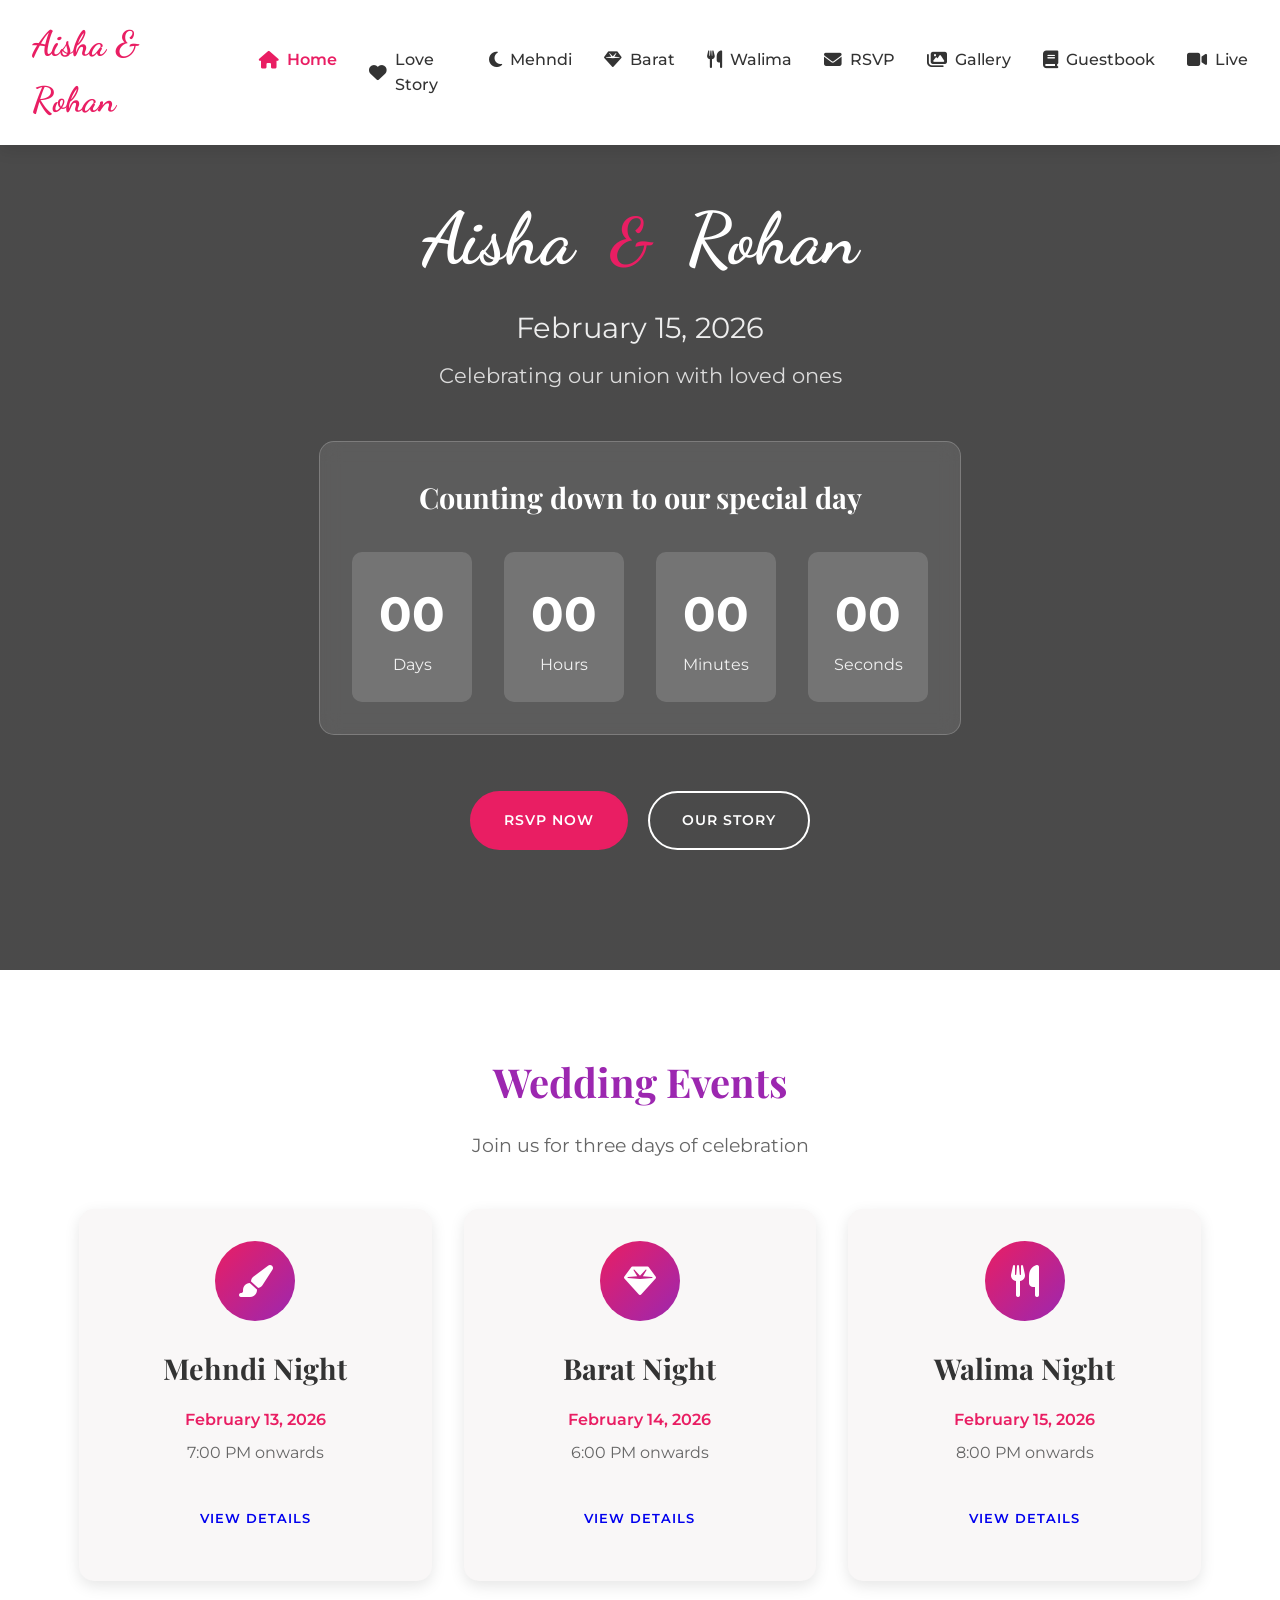
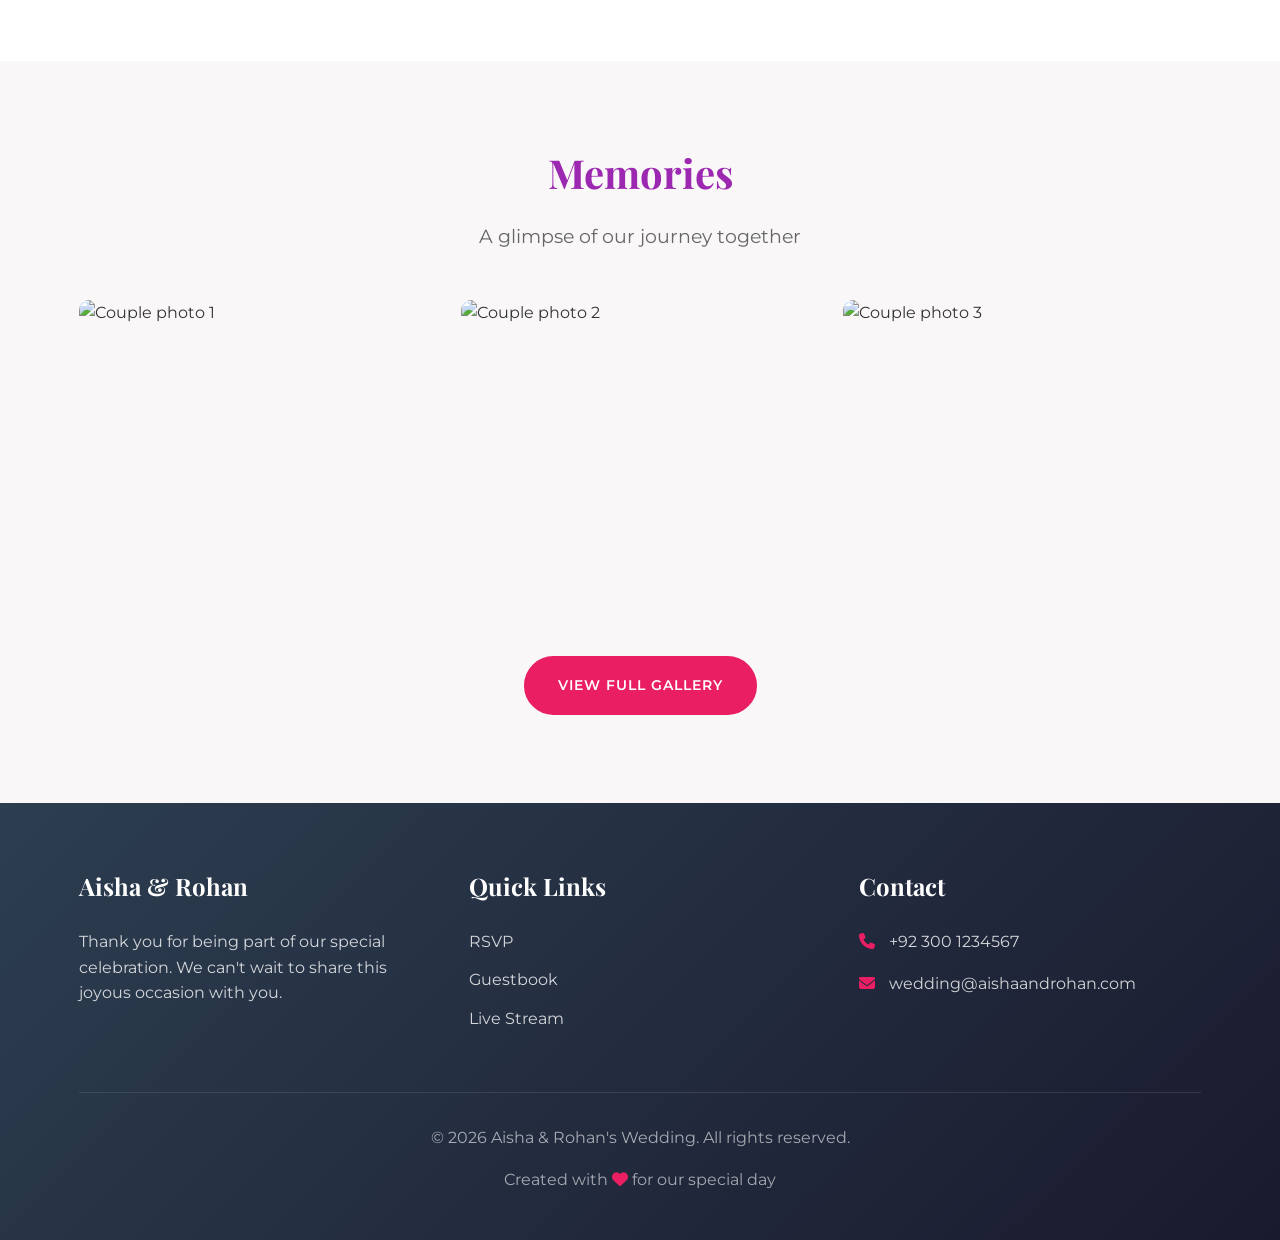
==== index.html @ 5f3a9495 "demo-site" ====
<!DOCTYPE html>
<html lang="en">

<head>
    <meta charset="UTF-8">
    <meta name="viewport" content="width=device-width, initial-scale=1.0">
    <title>Aisha & Rohan's Wedding</title>
    <link rel="stylesheet" href="style.css">
    <link rel="stylesheet" href="https://cdnjs.cloudflare.com/ajax/libs/font-awesome/6.4.0/css/all.min.css">
    <link
        href="https://fonts.googleapis.com/css2?family=Playfair+Display:wght@400;700&family=Montserrat:wght@300;400;500;600&family=Dancing+Script:wght@700&display=swap"
        rel="stylesheet">
    <link rel="stylesheet" href="https://cdnjs.cloudflare.com/ajax/libs/font-awesome/6.4.0/css/all.min.css">
</head>

<body>
    <!-- Navigation -->
    <nav class="navbar">
        <div class="nav-container">
            <a href="index.html" class="logo">Aisha & Rohan</a>
            <div class="nav-toggle" id="navToggle">
                <i class="fas fa-bars"></i>
            </div>
            <ul class="nav-menu" id="navMenu">
                <li><a href="index.html"><i class="fas fa-home"></i> Home</a></li>
                <li><a href="pages/love-story.html"><i class="fas fa-heart"></i> Love Story</a></li>
                <li><a href="pages/mehndi.html"><i class="fas fa-moon"></i> Mehndi</a></li>
                <li><a href="pages/barat.html"><i class="fas fa-gem"></i> Barat</a></li>
                <li><a href="pages/walima.html"><i class="fas fa-utensils"></i> Walima</a></li>
                <li><a href="pages/rsvp.html"><i class="fas fa-envelope"></i> RSVP</a></li>
                <li><a href="pages/gallery.html"><i class="fas fa-images"></i> Gallery</a></li>
                <li><a href="pages/guestbook.html"><i class="fas fa-book"></i> Guestbook</a></li>
                <li><a href="pages/live.html"><i class="fas fa-video"></i> Live</a></li>
            </ul>
        </div>
    </nav>

    <!-- Hero Section -->
    <section class="hero">
        <div class="hero-overlay"></div>
        <div class="hero-content">
            <h1 class="couple-names">Aisha <span class="heart-icon">&</span> Rohan</h1>
            <p class="wedding-date">February 15, 2026</p>
            <p class="tagline">Celebrating our union with loved ones</p>

            <!-- Countdown Timer -->
            <div class="countdown-container">
                <h2 class="countdown-title">Counting down to our special day</h2>
                <div class="countdown">
                    <div class="countdown-item">
                        <span id="days">00</span>
                        <p>Days</p>
                    </div>
                    <div class="countdown-item">
                        <span id="hours">00</span>
                        <p>Hours</p>
                    </div>
                    <div class="countdown-item">
                        <span id="minutes">00</span>
                        <p>Minutes</p>
                    </div>
                    <div class="countdown-item">
                        <span id="seconds">00</span>
                        <p>Seconds</p>
                    </div>
                </div>
            </div>

            <div class="hero-buttons">
                <a href="pages/rsvp.html" class="btn-primary">RSVP Now</a>
                <a href="pages/love-story.html" class="btn-secondary">Our Story</a>
            </div>
        </div>
    </section>

    <!-- Wedding Events Preview -->
    <section class="events-preview">
        <div class="container">
            <h2 class="section-title">Wedding Events</h2>
            <p class="section-subtitle">Join us for three days of celebration</p>

            <div class="events-grid">
                <div class="event-card">
                    <div class="event-icon">
                        <i class="fas fa-paint-brush"></i>
                    </div>
                    <h3>Mehndi Night</h3>
                    <p class="event-date">February 13, 2026</p>
                    <p class="event-time">7:00 PM onwards</p>
                    <a href="pages/mehndi.html" class="btn-small">View Details</a>
                </div>

                <div class="event-card">
                    <div class="event-icon">
                        <i class="fas fa-gem"></i>
                    </div>
                    <h3>Barat Night</h3>
                    <p class="event-date">February 14, 2026</p>
                    <p class="event-time">6:00 PM onwards</p>
                    <a href="pages/barat.html" class="btn-small">View Details</a>
                </div>

                <div class="event-card">
                    <div class="event-icon">
                        <i class="fas fa-utensils"></i>
                    </div>
                    <h3>Walima Night</h3>
                    <p class="event-date">February 15, 2026</p>
                    <p class="event-time">8:00 PM onwards</p>
                    <a href="pages/walima.html" class="btn-small">View Details</a>
                </div>
            </div>
        </div>
    </section>

    <!-- Photo Gallery Preview -->
    <section class="gallery-preview">
        <div class="container">
            <h2 class="section-title">Memories</h2>
            <p class="section-subtitle">A glimpse of our journey together</p>

            <div class="gallery-grid">
                <div class="gallery-item">
                    <img src="https://images.unsplash.com/photo-1511285560929-80b456fea0bc?ixlib=rb-1.2.1&auto=format&fit=crop&w=500&q=80"
                        alt="Couple photo 1">
                </div>
                <div class="gallery-item">
                    <img src="https://images.unsplash.com/photo-1519741497674-611481863552?ixlib=rb-1.2.1&auto=format&fit=crop&w=500&q=80"
                        alt="Couple photo 2">
                </div>
                <div class="gallery-item">
                    <img src="https://images.unsplash.com/photo-1539635278303-d4002c07eae3?ixlib=rb-1.2.1&auto=format&fit=crop&w=500&q=80"
                        alt="Couple photo 3">
                </div>
            </div>

            <div class="text-center">
                <a href="pages/gallery.html" class="btn-primary">View Full Gallery</a>
            </div>
        </div>
    </section>

    <!-- Footer -->
    <footer class="footer">
        <div class="container">
            <div class="footer-content">
                <div class="footer-section">
                    <h3>Aisha & Rohan</h3>
                    <p>Thank you for being part of our special celebration. We can't wait to share this joyous occasion
                        with you.</p>
                </div>

                <div class="footer-section">
                    <h3>Quick Links</h3>
                    <ul>
                        <li><a href="pages/rsvp.html">RSVP</a></li>
                        <li><a href="pages/guestbook.html">Guestbook</a></li>
                        <li><a href="pages/live.html">Live Stream</a></li>
                    </ul>
                </div>

                <div class="footer-section">
                    <h3>Contact</h3>
                    <p><i class="fas fa-phone"></i> +92 300 1234567</p>
                    <p><i class="fas fa-envelope"></i> wedding@aishaandrohan.com</p>
                </div>
            </div>

            <div class="footer-bottom">
                <p>&copy; 2026 Aisha & Rohan's Wedding. All rights reserved.</p>
                <p>Created with <i class="fas fa-heart" style="color: #e91e63;"></i> for our special day</p>
            </div>
        </div>
    </footer>

    <script src="script.js"></script>
</body>

</html>
---- style.css ----
/* Reset and Base Styles */
* {
  margin: 0;
  padding: 0;
  box-sizing: border-box;
}

:root {
  --primary-color: #e91e63;
  --secondary-color: #9c27b0;
  --accent-color: #ff9800;
  --text-color: #333;
  --light-bg: #f9f7f7;
  --white: #ffffff;
  --shadow: 0 5px 15px rgba(0, 0, 0, 0.1);
  --transition: all 0.3s ease;
}

body {
  font-family: "Montserrat", sans-serif;
  color: var(--text-color);
  line-height: 1.6;
  background-color: var(--light-bg);
}

.container {
  width: 90%;
  max-width: 1200px;
  margin: 0 auto;
  padding: 0 15px;
}

.text-center {
  text-align: center;
}

/* Typography */
h1,
h2,
h3 {
  font-family: "Playfair Display", serif;
  font-weight: 700;
  margin-bottom: 1rem;
}

h1 {
  font-size: 3.5rem;
  color: var(--primary-color);
}

h2 {
  font-size: 2.5rem;
  color: var(--secondary-color);
}

h3 {
  font-size: 1.8rem;
  color: var(--text-color);
}

p {
  margin-bottom: 1rem;
}

/* Navigation */
.navbar {
  background-color: var(--white);
  box-shadow: var(--shadow);
  position: fixed;
  top: 0;
  width: 100%;
  z-index: 1000;
}

.nav-container {
  display: flex;
  justify-content: space-between;
  align-items: center;
  padding: 1rem 2rem;
}

.logo {
  font-family: "Dancing Script", cursive;
  font-size: 2.2rem;
  color: var(--primary-color);
  text-decoration: none;
  font-weight: 700;
}

.nav-menu {
  display: flex;
  list-style: none;
}

.nav-menu li {
  margin-left: 2rem;
}

.nav-menu a {
  text-decoration: none;
  color: var(--text-color);
  font-weight: 500;
  font-size: 1rem;
  transition: var(--transition);
  display: flex;
  align-items: center;
}

.nav-menu a i {
  margin-right: 8px;
  font-size: 1.1rem;
}

.nav-menu a:hover {
  color: var(--primary-color);
}

.nav-toggle {
  display: none;
  font-size: 1.5rem;
  cursor: pointer;
  color: var(--primary-color);
}

/* Hero Section */
.hero {
  height: 100vh;
  background:
    linear-gradient(rgba(0, 0, 0, 0.7), rgba(0, 0, 0, 0.7)),
    url("https://images.unsplash.com/photo-1511988617509-a57c8a288659?ixlib=rb-1.2.1&auto=format&fit=crop&w=1950&q=80");
  background-size: cover;
  background-position: center;
  display: flex;
  align-items: center;
  justify-content: center;
  text-align: center;
  color: var(--white);
  margin-top: 70px;
  position: relative;
}

.hero-content {
  position: relative;
  z-index: 2;
  max-width: 800px;
  padding: 2rem;
}

.couple-names {
  font-size: 4.5rem;
  font-family: "Dancing Script", cursive;
  margin-bottom: 0.5rem;
  color: var(--white);
}

.heart-icon {
  color: var(--primary-color);
  margin: 0 1rem;
  font-size: 4rem;
}

.wedding-date {
  font-size: 1.8rem;
  margin-bottom: 0.5rem;
  opacity: 0.9;
}

.tagline {
  font-size: 1.3rem;
  margin-bottom: 3rem;
  opacity: 0.8;
}

/* Countdown Timer */
.countdown-container {
  margin: 3rem 0;
  padding: 2rem;
  background: rgba(255, 255, 255, 0.1);
  backdrop-filter: blur(10px);
  border-radius: 15px;
  border: 1px solid rgba(255, 255, 255, 0.2);
}

.countdown-title {
  font-size: 1.8rem;
  color: var(--white);
  margin-bottom: 2rem;
}

.countdown {
  display: flex;
  justify-content: center;
  gap: 2rem;
  flex-wrap: wrap;
}

.countdown-item {
  background: rgba(255, 255, 255, 0.15);
  padding: 1.5rem;
  border-radius: 10px;
  min-width: 120px;
  text-align: center;
  transition: var(--transition);
}

.countdown-item:hover {
  transform: translateY(-5px);
  background: rgba(255, 255, 255, 0.25);
}

.countdown-item span {
  font-size: 3rem;
  font-weight: 700;
  display: block;
  color: var(--white);
}

.countdown-item p {
  font-size: 1rem;
  margin: 0;
  color: rgba(255, 255, 255, 0.9);
}

/* Buttons */
.btn-primary,
.btn-secondary,
.btn-small {
  display: inline-block;
  padding: 1rem 2rem;
  border-radius: 50px;
  text-decoration: none;
  font-weight: 600;
  transition: var(--transition);
  margin: 0.5rem;
  text-transform: uppercase;
  letter-spacing: 1px;
  font-size: 0.9rem;
}

.btn-primary {
  background: var(--primary-color);
  color: var(--white);
  border: 2px solid var(--primary-color);
}

.btn-primary:hover {
  background: transparent;
  color: var(--primary-color);
  transform: translateY(-3px);
  box-shadow: 0 10px 20px rgba(233, 30, 99, 0.3);
}

.btn-secondary {
  background: transparent;
  color: var(--white);
  border: 2px solid var(--white);
}

.btn-secondary:hover {
  background: var(--white);
  color: var(--primary-color);
  transform: translateY(-3px);
}

.btn-small {
  padding: 0.7rem 1.5rem;
  font-size: 0.8rem;
}

.hero-buttons {
  margin-top: 2rem;
}

/* Events Preview */
.events-preview {
  padding: 5rem 0;
  background-color: var(--white);
}

.section-title {
  text-align: center;
  margin-bottom: 1rem;
}

.section-subtitle {
  text-align: center;
  color: #666;
  margin-bottom: 3rem;
  font-size: 1.2rem;
}

.events-grid {
  display: grid;
  grid-template-columns: repeat(auto-fit, minmax(300px, 1fr));
  gap: 2rem;
  margin-top: 3rem;
}

.event-card {
  background: var(--light-bg);
  padding: 2rem;
  border-radius: 15px;
  text-align: center;
  transition: var(--transition);
  box-shadow: var(--shadow);
}

.event-card:hover {
  transform: translateY(-10px);
  box-shadow: 0 15px 30px rgba(0, 0, 0, 0.15);
}

.event-icon {
  width: 80px;
  height: 80px;
  background: linear-gradient(
    135deg,
    var(--primary-color),
    var(--secondary-color)
  );
  border-radius: 50%;
  display: flex;
  align-items: center;
  justify-content: center;
  margin: 0 auto 1.5rem;
  font-size: 2rem;
  color: var(--white);
}

.event-date {
  color: var(--primary-color);
  font-weight: 600;
  margin: 0.5rem 0;
}

.event-time {
  color: #666;
  margin-bottom: 1.5rem;
}

/* Gallery Preview */
.gallery-preview {
  padding: 5rem 0;
  background-color: var(--light-bg);
}

.gallery-grid {
  display: grid;
  grid-template-columns: repeat(auto-fit, minmax(300px, 1fr));
  gap: 1.5rem;
  margin: 3rem 0;
}

.gallery-item {
  overflow: hidden;
  border-radius: 10px;
  height: 300px;
  transition: var(--transition);
}

.gallery-item:hover {
  transform: scale(1.03);
}

.gallery-item img {
  width: 100%;
  height: 100%;
  object-fit: cover;
  transition: var(--transition);
}

.gallery-item:hover img {
  transform: scale(1.1);
}

/* Footer */
.footer {
  background: linear-gradient(135deg, #2c3e50, #1a1a2e);
  color: var(--white);
  padding: 4rem 0 2rem;
}

.footer-content {
  display: grid;
  grid-template-columns: repeat(auto-fit, minmax(250px, 1fr));
  gap: 3rem;
  margin-bottom: 3rem;
}

.footer-section h3 {
  color: var(--white);
  margin-bottom: 1.5rem;
  font-size: 1.5rem;
}

.footer-section p {
  color: rgba(255, 255, 255, 0.8);
  margin-bottom: 1rem;
}

.footer-section ul {
  list-style: none;
}

.footer-section ul li {
  margin-bottom: 0.8rem;
}

.footer-section ul li a {
  color: rgba(255, 255, 255, 0.8);
  text-decoration: none;
  transition: var(--transition);
}

.footer-section ul li a:hover {
  color: var(--primary-color);
  padding-left: 5px;
}

.footer-section i {
  margin-right: 10px;
  color: var(--primary-color);
}

.footer-bottom {
  text-align: center;
  padding-top: 2rem;
  border-top: 1px solid rgba(255, 255, 255, 0.1);
  color: rgba(255, 255, 255, 0.6);
}

/* Page Styles */
.page-header {
  height: 50vh;
  background:
    linear-gradient(rgba(0, 0, 0, 0.7), rgba(0, 0, 0, 0.7)),
    url("https://images.unsplash.com/photo-1511988617509-a57c8a288659?ixlib=rb-1.2.1&auto=format&fit=crop&w=1950&q=80");
  background-size: cover;
  background-position: center;
  display: flex;
  align-items: center;
  justify-content: center;
  text-align: center;
  color: var(--white);
  margin-top: 70px;
}

.page-content {
  padding: 5rem 0;
  background-color: var(--white);
}

/* Love Story Page */
.timeline {
  position: relative;
  max-width: 800px;
  margin: 3rem auto;
}

.timeline::before {
  content: "";
  position: absolute;
  left: 50%;
  transform: translateX(-50%);
  width: 2px;
  height: 100%;
  background: var(--primary-color);
}

.timeline-item {
  margin-bottom: 3rem;
  position: relative;
  width: 45%;
}

.timeline-item:nth-child(odd) {
  margin-left: 0;
  margin-right: auto;
  padding-right: 3rem;
  text-align: right;
}

.timeline-item:nth-child(even) {
  margin-left: auto;
  margin-right: 0;
  padding-left: 3rem;
}

.timeline-item::before {
  content: "";
  position: absolute;
  width: 20px;
  height: 20px;
  border-radius: 50%;
  background: var(--primary-color);
  top: 0;
}

.timeline-item:nth-child(odd)::before {
  right: -10px;
}

.timeline-item:nth-child(even)::before {
  left: -10px;
}

/* Event Pages */
.event-details {
  max-width: 800px;
  margin: 0 auto;
}

.event-info {
  background: var(--light-bg);
  padding: 2rem;
  border-radius: 15px;
  margin-bottom: 3rem;
  box-shadow: var(--shadow);
}

.info-item {
  display: flex;
  align-items: center;
  margin-bottom: 1.5rem;
}

.info-item i {
  font-size: 1.5rem;
  color: var(--primary-color);
  margin-right: 1rem;
  width: 30px;
}

.map-container {
  height: 400px;
  border-radius: 15px;
  overflow: hidden;
  margin-top: 2rem;
  box-shadow: var(--shadow);
}

.map-placeholder {
  width: 100%;
  height: 100%;
  background: linear-gradient(135deg, #667eea 0%, #764ba2 100%);
  display: flex;
  align-items: center;
  justify-content: center;
  color: var(--white);
  font-size: 1.2rem;
}

/* RSVP Page */
.rsvp-form-container {
  max-width: 600px;
  margin: 0 auto;
  background: var(--light-bg);
  padding: 3rem;
  border-radius: 15px;
  box-shadow: var(--shadow);
}

.form-group {
  margin-bottom: 1.5rem;
}

.form-group label {
  display: block;
  margin-bottom: 0.5rem;
  font-weight: 600;
  color: var(--text-color);
}

.form-group input,
.form-group select,
.form-group textarea {
  width: 100%;
  padding: 0.8rem 1rem;
  border: 2px solid #ddd;
  border-radius: 8px;
  font-family: "Montserrat", sans-serif;
  font-size: 1rem;
  transition: var(--transition);
}

.form-group input:focus,
.form-group select:focus,
.form-group textarea:focus {
  border-color: var(--primary-color);
  outline: none;
  box-shadow: 0 0 0 3px rgba(233, 30, 99, 0.1);
}

.radio-group {
  display: flex;
  gap: 2rem;
  margin-top: 0.5rem;
}

.radio-option {
  display: flex;
  align-items: center;
}

.radio-option input {
  width: auto;
  margin-right: 0.5rem;
}

.events-selection {
  margin: 2rem 0;
}

.event-checkbox {
  display: flex;
  align-items: center;
  margin-bottom: 1rem;
  padding: 1rem;
  background: var(--white);
  border-radius: 8px;
  border: 2px solid #ddd;
  transition: var(--transition);
}

.event-checkbox:hover {
  border-color: var(--primary-color);
}

.event-checkbox input {
  width: auto;
  margin-right: 1rem;
}

/* Gallery Page */
.gallery-full {
  columns: 3 300px;
  column-gap: 1.5rem;
  margin: 3rem 0;
}

.gallery-full-item {
  break-inside: avoid;
  margin-bottom: 1.5rem;
  border-radius: 10px;
  overflow: hidden;
  box-shadow: var(--shadow);
  transition: var(--transition);
}

.gallery-full-item:hover {
  transform: translateY(-5px);
  box-shadow: 0 15px 30px rgba(0, 0, 0, 0.2);
}

.gallery-full-item img {
  width: 100%;
  height: auto;
  display: block;
  transition: var(--transition);
}

.gallery-full-item:hover img {
  transform: scale(1.05);
}

/* Guestbook Page */
.guestbook-container {
  max-width: 800px;
  margin: 0 auto;
}

.message-form {
  background: var(--light-bg);
  padding: 2rem;
  border-radius: 15px;
  margin-bottom: 3rem;
  box-shadow: var(--shadow);
}

.messages-container {
  margin-top: 3rem;
}

.message-card {
  background: var(--white);
  padding: 2rem;
  border-radius: 15px;
  margin-bottom: 1.5rem;
  box-shadow: var(--shadow);
}

.message-header {
  display: flex;
  justify-content: space-between;
  align-items: center;
  margin-bottom: 1rem;
  padding-bottom: 1rem;
  border-bottom: 1px solid #eee;
}

.message-author {
  font-weight: 600;
  color: var(--primary-color);
}

.message-date {
  color: #666;
  font-size: 0.9rem;
}

/* Live Page */
.live-container {
  text-align: center;
  max-width: 800px;
  margin: 0 auto;
}

.live-status {
  background: var(--light-bg);
  padding: 2rem;
  border-radius: 15px;
  margin-bottom: 3rem;
  box-shadow: var(--shadow);
}

.status-indicator {
  display: inline-flex;
  align-items: center;
  padding: 0.5rem 1.5rem;
  background: #4caf50;
  color: white;
  border-radius: 50px;
  margin-bottom: 1rem;
}

.status-indicator.offline {
  background: #f44336;
}

.status-dot {
  width: 10px;
  height: 10px;
  background: white;
  border-radius: 50%;
  margin-right: 10px;
  animation: pulse 2s infinite;
}

@keyframes pulse {
  0% {
    opacity: 1;
  }
  50% {
    opacity: 0.5;
  }
  100% {
    opacity: 1;
  }
}

.video-container {
  position: relative;
  padding-bottom: 56.25%; /* 16:9 */
  height: 0;
  overflow: hidden;
  border-radius: 15px;
  box-shadow: var(--shadow);
  margin: 2rem 0;
}

.video-placeholder {
  position: absolute;
  top: 0;
  left: 0;
  width: 100%;
  height: 100%;
  background: linear-gradient(135deg, #667eea 0%, #764ba2 100%);
  display: flex;
  align-items: center;
  justify-content: center;
  color: var(--white);
  font-size: 1.2rem;
}

/* Responsive Design */
@media (max-width: 992px) {
  .couple-names {
    font-size: 3.5rem;
  }

  .countdown-item {
    min-width: 100px;
  }

  .countdown-item span {
    font-size: 2.5rem;
  }
}

@media (max-width: 768px) {
  .nav-menu {
    position: fixed;
    top: 70px;
    left: -100%;
    flex-direction: column;
    background-color: var(--white);
    width: 100%;
    text-align: center;
    transition: 0.3s;
    box-shadow: 0 10px 27px rgba(0, 0, 0, 0.05);
    padding: 2rem 0;
  }

  .nav-menu.active {
    left: 0;
  }

  .nav-menu li {
    margin: 1.5rem 0;
  }

  .nav-toggle {
    display: block;
  }

  .couple-names {
    font-size: 2.8rem;
  }

  h1 {
    font-size: 2.8rem;
  }

  h2 {
    font-size: 2rem;
  }

  .countdown {
    gap: 1rem;
  }

  .countdown-item {
    min-width: 80px;
    padding: 1rem;
  }

  .countdown-item span {
    font-size: 2rem;
  }

  .timeline::before {
    left: 30px;
  }

  .timeline-item {
    width: calc(100% - 60px);
    margin-left: 60px;
    padding-left: 2rem;
    text-align: left;
  }

  .timeline-item:nth-child(odd) {
    margin-left: 60px;
    padding-right: 0;
    padding-left: 2rem;
    text-align: left;
  }

  .timeline-item:nth-child(odd)::before,
  .timeline-item:nth-child(even)::before {
    left: 20px;
  }
}

@media (max-width: 576px) {
  .couple-names {
    font-size: 2.2rem;
  }

  .heart-icon {
    font-size: 3rem;
  }

  .countdown {
    gap: 0.5rem;
  }

  .countdown-item {
    min-width: 70px;
    padding: 0.8rem;
  }

  .countdown-item span {
    font-size: 1.8rem;
  }

  .btn-primary,
  .btn-secondary {
    padding: 0.8rem 1.5rem;
    font-size: 0.8rem;
  }
  .info-item ul {
    list-style: none;
    padding-left: 1.5rem;
    margin-top: 0.5rem;
  }

  .info-item li {
    margin-bottom: 0.5rem;
    position: relative;
  }

  .info-item li:before {
    content: "•";
    color: var(--primary-color);
    position: absolute;
    left: -1rem;
  }

  .map-placeholder {
    width: 100%;
    height: 100%;
    background: linear-gradient(135deg, #667eea 0%, #764ba2 100%);
    display: flex;
    flex-direction: column;
    align-items: center;
    justify-content: center;
    color: var(--white);
    font-size: 1.2rem;
    padding: 2rem;
    text-align: center;
  }

  .map-placeholder i {
    font-size: 3rem;
    margin-bottom: 1rem;
    color: var(--white);
  }

  .map-placeholder a {
    margin-top: 1rem;
    text-decoration: none;
  }

  .map-placeholder a:hover {
    transform: translateY(-2px);
    box-shadow: 0 5px 15px rgba(255, 255, 255, 0.3);
  }

  /* Responsive adjustments for event pages */
  @media (max-width: 768px) {
    .event-info {
      padding: 1.5rem;
    }

    .schedule-container {
      padding: 1.5rem;
    }

    .weather-info {
      padding: 1.5rem;
    }
  }
  /* Barat Page Specific Styles */
  .info-card p,
  .info-card small {
    margin: 0.3rem 0;
  }

  .streaming-content .btn-primary {
    background: white;
    color: #667eea;
    border: none;
    padding: 1rem 2rem;
    font-size: 1.1rem;
    margin-top: 1rem;
  }

  .streaming-content .btn-primary:hover {
    background: rgba(255, 255, 255, 0.9);
    transform: translateY(-3px);
  }

  .special-section ul {
    list-style: none;
    padding-left: 1.5rem;
    margin-top: 1rem;
  }

  .special-section li {
    margin-bottom: 0.5rem;
    position: relative;
  }

  .special-section li:before {
    content: "•";
    color: var(--primary-color);
    position: absolute;
    left: -1rem;
  }

  .prayer-timing li:before {
    color: white;
  }

  /* Responsive adjustments */
  @media (max-width: 768px) {
    .timings-container,
    .streaming-info,
    .photography-info {
      padding: 1.5rem;
    }

    .special-sections {
      grid-template-columns: 1fr;
    }

    .arrival-instructions {
      padding: 1.5rem;
    }
  }

  @media (max-width: 480px) {
    .notes-grid {
      grid-template-columns: 1fr;
    }

    .facilities-grid {
      grid-template-columns: repeat(2, 1fr);
      gap: 1rem;
    }

    .facility {
      padding: 0.8rem;
    }
  }
  /* Walima Page Specific Styles */
  .map-placeholder {
    width: 100%;
    height: 100%;
    background: linear-gradient(135deg, #667eea 0%, #764ba2 100%);
    display: flex;
    flex-direction: column;
    align-items: center;
    justify-content: center;
    color: var(--white);
    font-size: 1.2rem;
    padding: 2rem;
    text-align: center;
  }

  .map-placeholder i {
    font-size: 3rem;
    margin-bottom: 1rem;
    color: var(--white);
  }

  .map-placeholder h3 {
    color: white;
    margin-bottom: 0.5rem;
  }

  .map-placeholder .btn-primary,
  .map-placeholder .btn-secondary {
    padding: 0.8rem 1.5rem;
    text-decoration: none;
    border-radius: 50px;
    font-weight: 600;
    transition: var(--transition);
  }

  .map-placeholder .btn-primary:hover,
  .map-placeholder .btn-secondary:hover {
    transform: translateY(-2px);
    box-shadow: 0 5px 15px rgba(255, 255, 255, 0.3);
  }

  /* Responsive adjustments */
  @media (max-width: 768px) {
    .menu-preview,
    .seating-info,
    .entertainment-section,
    .gift-section,
    .transportation-section,
    .comfort-section,
    .final-note {
      padding: 1.5rem;
    }

    .couple-message {
      padding: 1.5rem;
    }

    .services-grid {
      gap: 1rem;
    }

    .service {
      padding: 1rem;
    }
  }

  @media (max-width: 480px) {
    .info-card,
    .seating-card,
    .entertainment-card,
    .transport-card {
      padding: 1.5rem;
    }

    .tab-btn {
      padding: 0.8rem 1.5rem;
      font-size: 0.9rem;
    }
  }
}
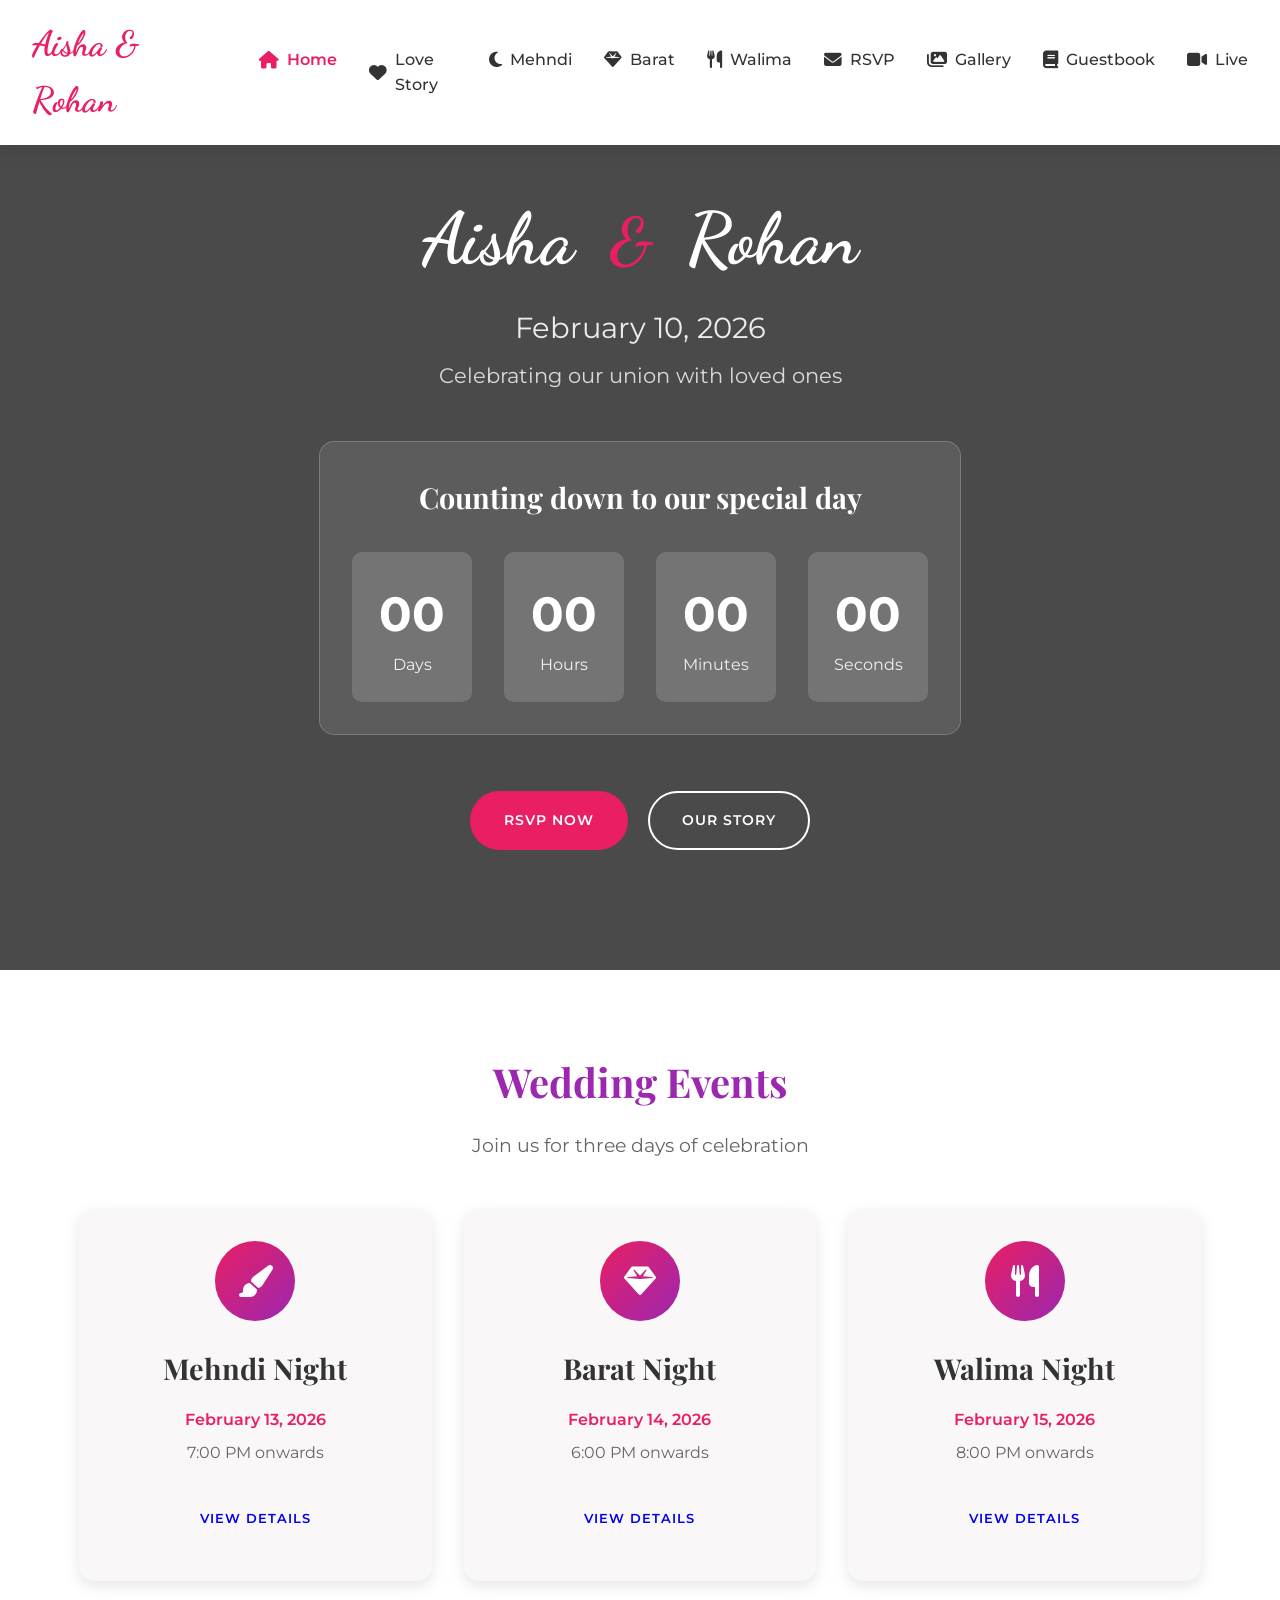
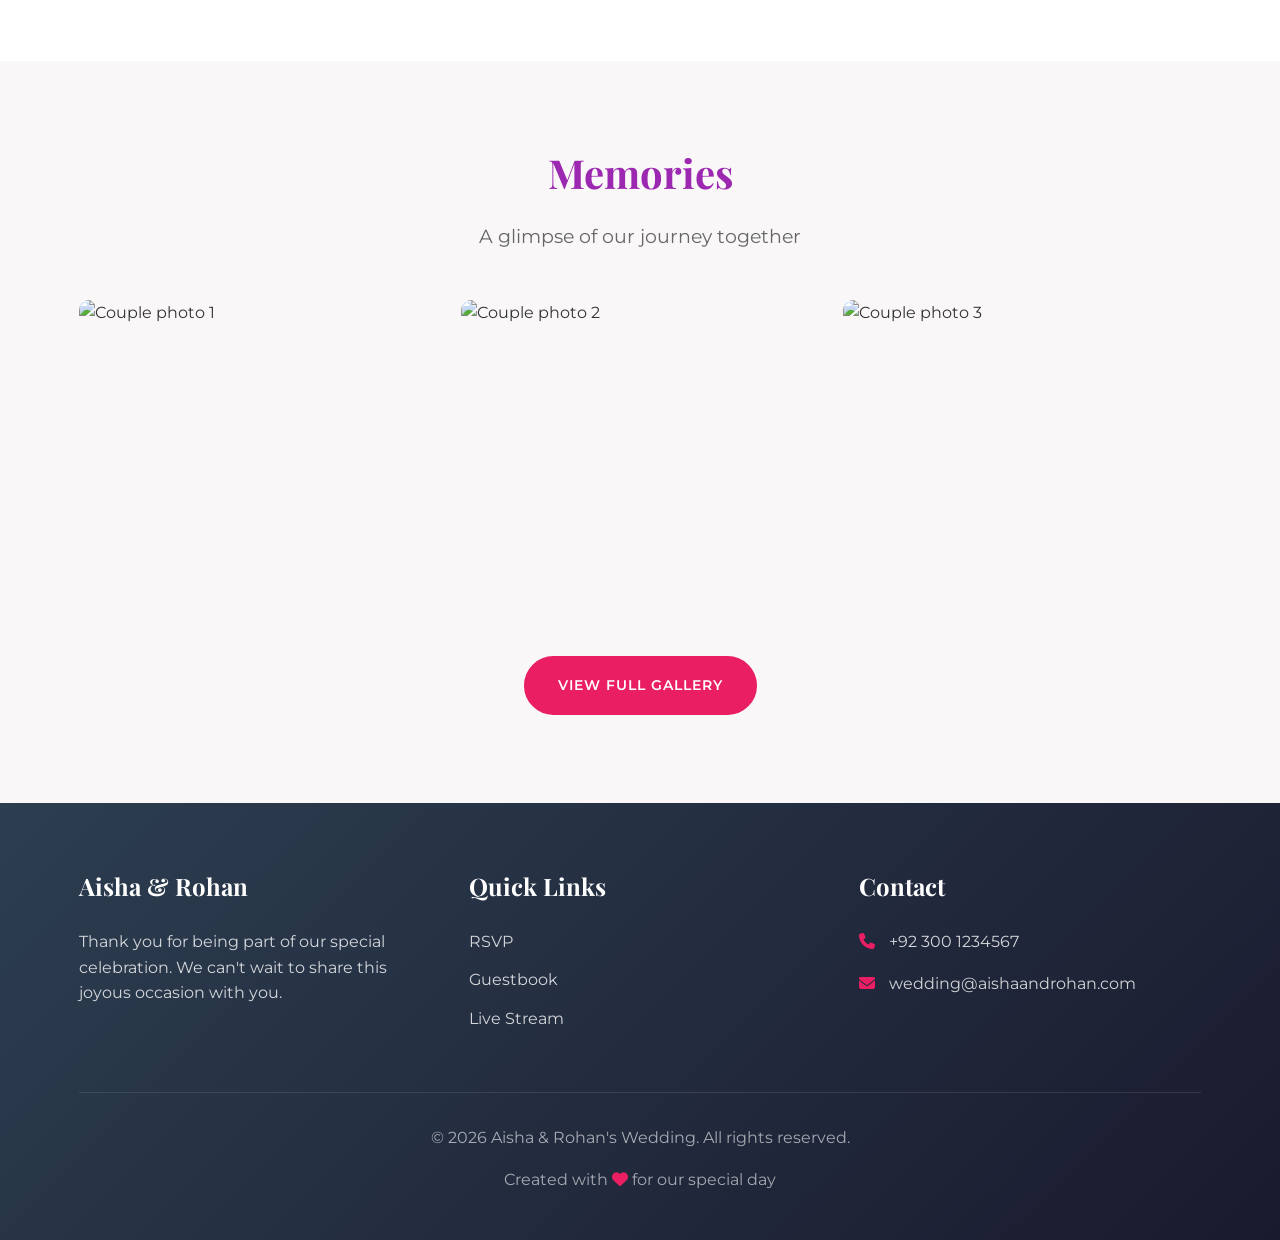
==== commit 3f281acb: "fix date" ====
--- a/index.html
+++ b/index.html
@@ -40,7 +40,7 @@
         <div class="hero-overlay"></div>
         <div class="hero-content">
             <h1 class="couple-names">Aisha <span class="heart-icon">&</span> Rohan</h1>
-            <p class="wedding-date">February 15, 2026</p>
+            <p class="wedding-date">February 10, 2026</p>
             <p class="tagline">Celebrating our union with loved ones</p>
 
             <!-- Countdown Timer -->
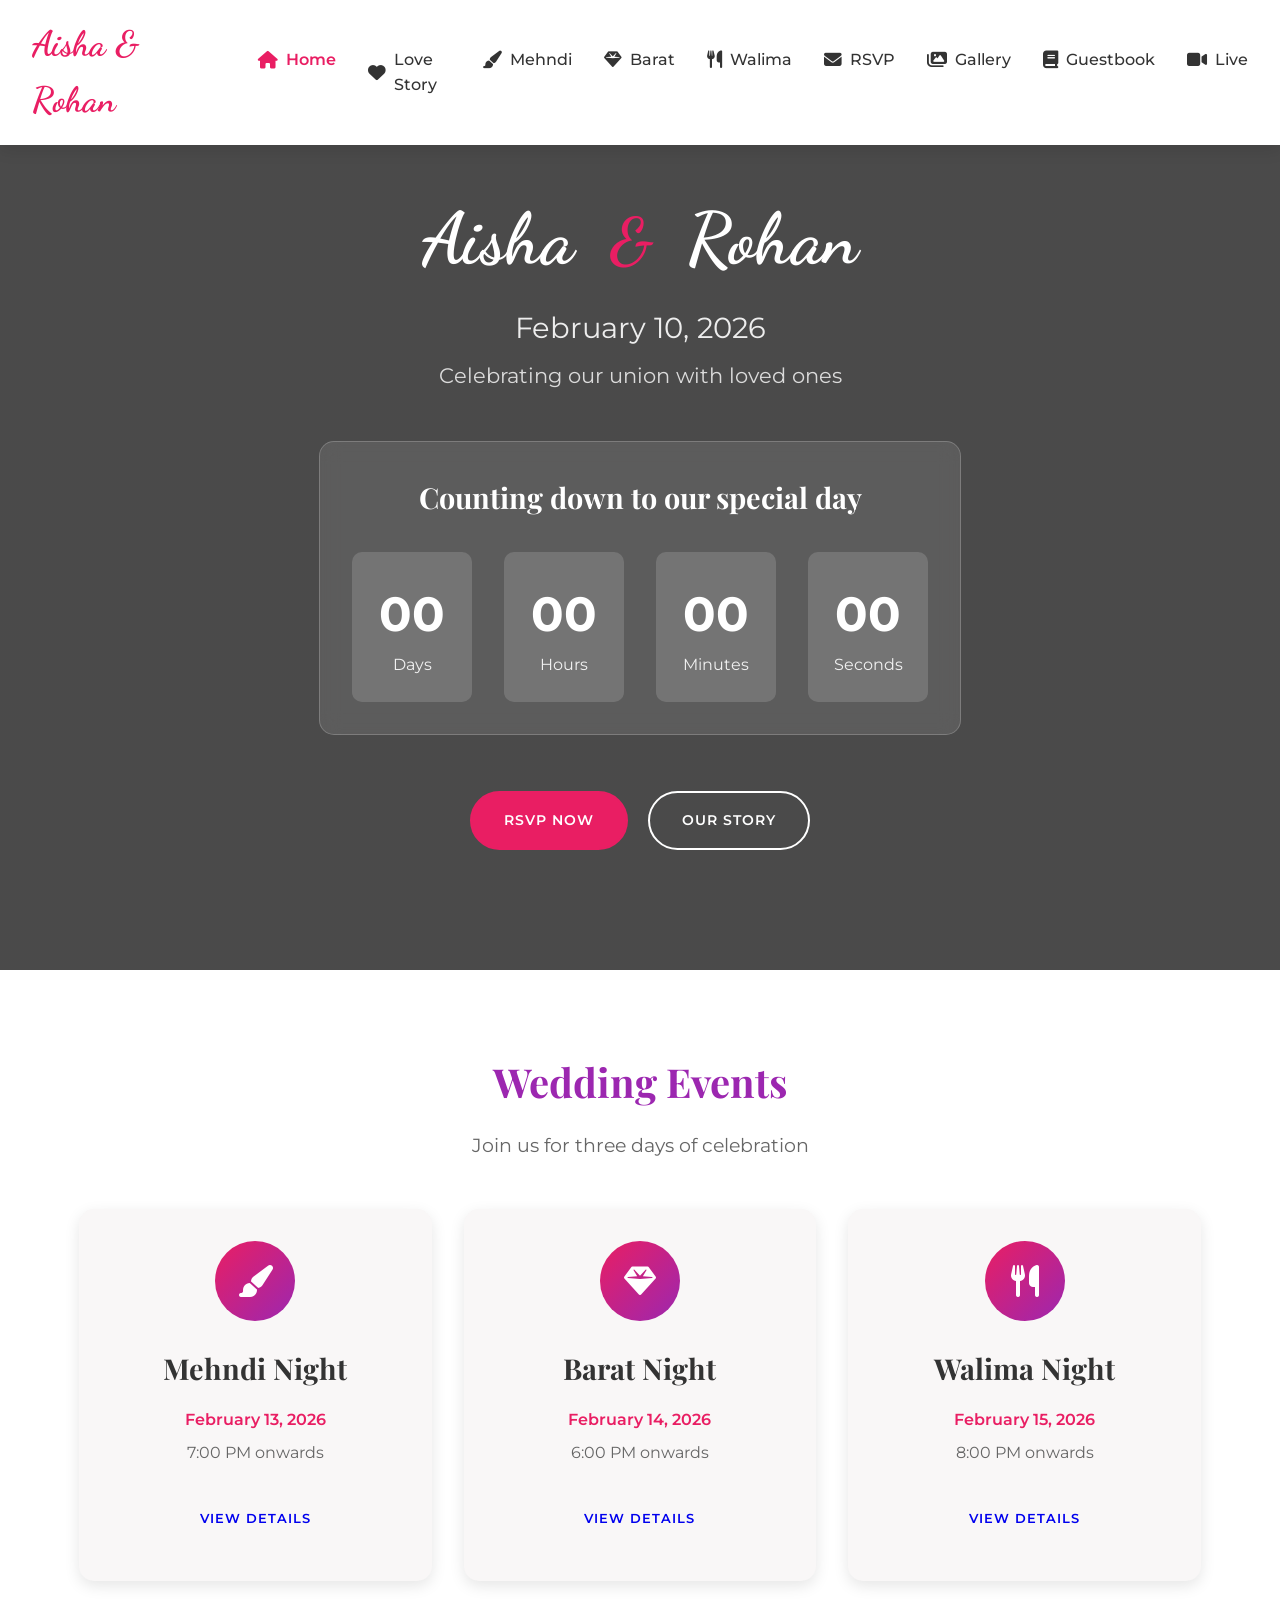
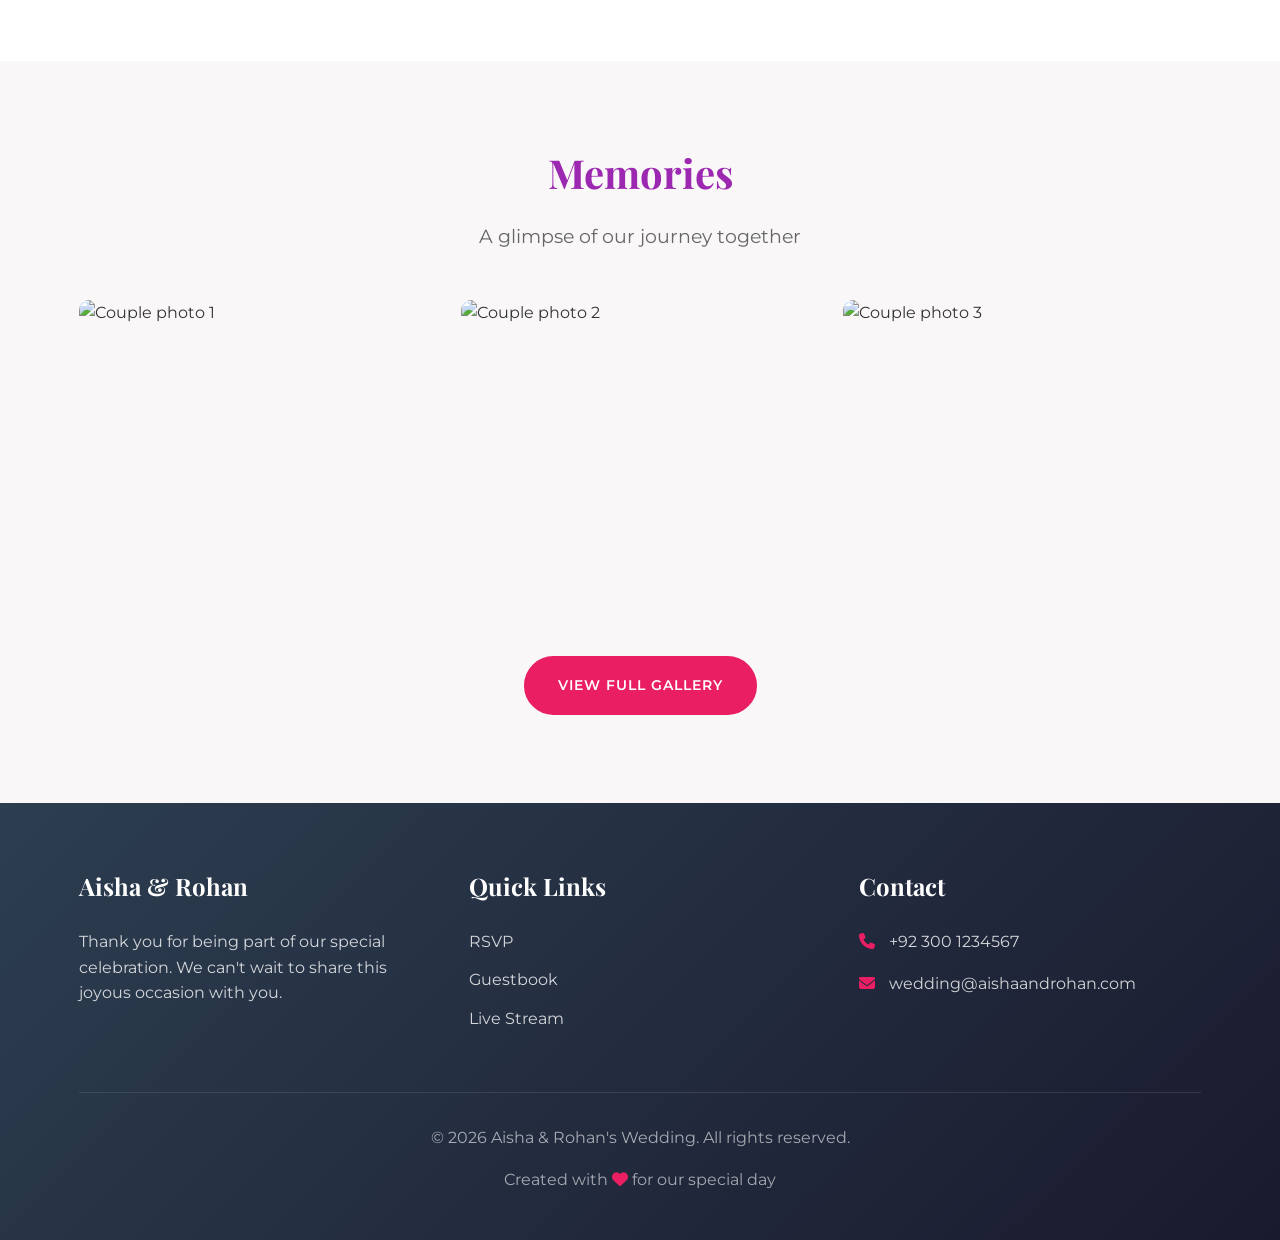
==== commit 8d7d99ac: "nav fixed" ====
--- a/index.html
+++ b/index.html
@@ -22,9 +22,9 @@
                 <i class="fas fa-bars"></i>
             </div>
             <ul class="nav-menu" id="navMenu">
-                <li><a href="index.html"><i class="fas fa-home"></i> Home</a></li>
-                <li><a href="pages/love-story.html"><i class="fas fa-heart"></i> Love Story</a></li>
-                <li><a href="pages/mehndi.html"><i class="fas fa-moon"></i> Mehndi</a></li>
+                <li><a href="../index.html"><i class="fas fa-home"></i> Home</a></li>
+                <li><a href="love-story.html"><i class="fas fa-heart"></i> Love Story</a></li>
+                <li><a href="mehndi.html"><i class="fas fa-paint-brush"></i> Mehndi</a></li>
                 <li><a href="pages/barat.html"><i class="fas fa-gem"></i> Barat</a></li>
                 <li><a href="pages/walima.html"><i class="fas fa-utensils"></i> Walima</a></li>
                 <li><a href="pages/rsvp.html"><i class="fas fa-envelope"></i> RSVP</a></li>
